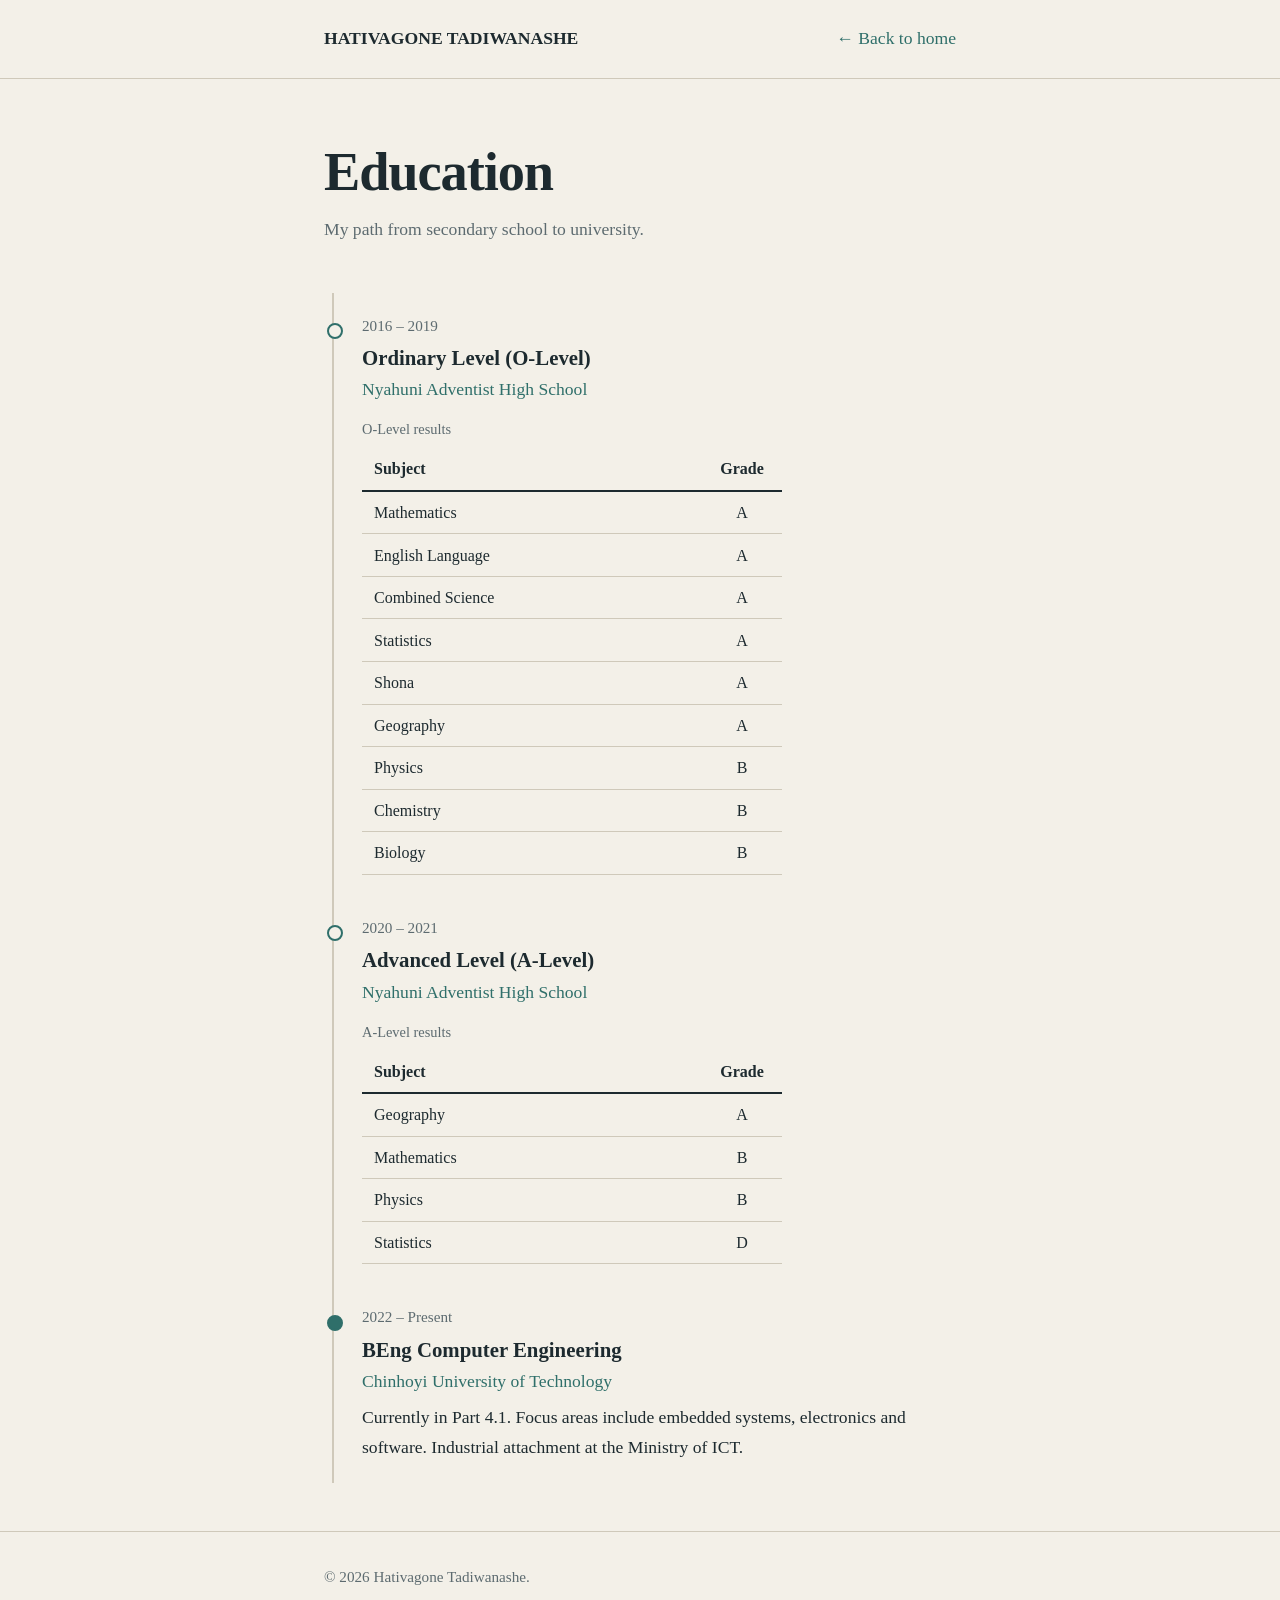
==== education.html @ 9ca4bb27 "Add files via upload" ====
<!DOCTYPE html>
<html lang="en">
<head>
  <meta charset="UTF-8">
  <meta name="viewport" content="width=device-width, initial-scale=1">
  <title>Education | Hativagone Tadiwanashe</title>
  <style>
    :root {
      --paper: #f3f0e8;
      --ink: #1d2a2f;
      --muted: #5d6b70;
      --accent: #2f6f6a;
      --line: #cfc9ba;
    }
    * { box-sizing: border-box; }
    body {
      margin: 0;
      background: var(--paper);
      color: var(--ink);
      font-family: Georgia, "Times New Roman", serif;
      font-size: 1.1rem;
      line-height: 1.7;
    }
    a { color: var(--accent); }
    a:focus-visible { outline: 3px solid var(--accent); outline-offset: 3px; }
    .wrap { max-width: 680px; margin: 0 auto; padding: 0 1.5rem; }

    nav { padding: 1.5rem 0; border-bottom: 1px solid var(--line); }
    nav .wrap { display: flex; justify-content: space-between; flex-wrap: wrap; gap: 1rem; }
    nav a { text-decoration: none; }

    header { padding: 4rem 0 2rem; }
    h1 { font-size: clamp(2.2rem, 7vw, 3.4rem); line-height: 1.1; margin: 0 0 0.75rem; letter-spacing: -0.02em; }
    .intro { color: var(--muted); margin: 0; }

    /* Timeline: the vertical line shows the order from secondary to university */
    .timeline { border-left: 2px solid var(--line); margin: 1rem 0 3rem 0.5rem; padding-left: 1.75rem; }
    .entry { position: relative; padding: 1.25rem 0; }
    .entry::before {
      content: ""; position: absolute; left: calc(-1.75rem - 7px); top: 1.9rem;
      width: 12px; height: 12px; border-radius: 50%;
      background: var(--paper); border: 2px solid var(--accent);
    }
    .entry.current::before { background: var(--accent); }
    .years { color: var(--muted); font-size: 0.95rem; margin: 0; }
    .entry h2 { font-size: 1.3rem; margin: 0.1rem 0 0; }
    .school { margin: 0; color: var(--accent); }
    .entry p.detail { margin: 0.4rem 0 0; }

    /* Results tables */
    .table-scroll { overflow-x: auto; margin-top: 0.75rem; }
    table.grades { border-collapse: collapse; width: 100%; max-width: 420px; font-size: 1rem; }
    .grades caption { text-align: left; color: var(--muted); font-size: 0.9rem; padding-bottom: 0.4rem; }
    .grades th, .grades td { text-align: left; padding: 0.45rem 0.75rem; border-bottom: 1px solid var(--line); }
    .grades thead th { border-bottom: 2px solid var(--ink); }
    .grades td:last-child, .grades th:last-child { text-align: center; width: 5rem; }

    footer { padding: 2rem 0 3rem; color: var(--muted); font-size: 0.95rem; border-top: 1px solid var(--line); }
  </style>
</head>
<body>

  <nav>
    <div class="wrap">
      <strong>HATIVAGONE TADIWANASHE</strong>
      <a href="index.html">&larr; Back to home</a>
    </div>
  </nav>

  <main class="wrap">
    <header>
      <h1>Education</h1>
      <p class="intro">My path from secondary school to university.</p>
    </header>

    <!-- EDIT: replace every school name, year and detail below with your real ones.
         To add another stage, copy one whole <div class="entry"> block and paste it. -->
    <div class="timeline">

      <div class="entry">
        <p class="years">2016 – 2019</p>
        <h2>Ordinary Level (O-Level)</h2>
        <p class="school">Nyahuni Adventist High School</p>
        <!-- EDIT: put your real subjects and grades. Copy a <tr> line to add a subject. -->
        <div class="table-scroll">
          <table class="grades">
            <caption>O-Level results</caption>
            <thead><tr><th scope="col">Subject</th><th scope="col">Grade</th></tr></thead>
            <tbody>
              <tr><td>Mathematics</td><td>A</td></tr>
              <tr><td>English Language</td><td>A</td></tr>
              <tr><td>Combined Science</td><td>A</td></tr>
              <tr><td>Statistics</td><td>A</td></tr>
              <tr><td>Shona</td><td>A</td></tr>
              <tr><td>Geography</td><td>A</td></tr>
              <tr><td>Physics</td><td>B</td></tr>
              <tr><td>Chemistry</td><td>B</td></tr>
              <tr><td>Biology</td><td>B</td></tr>
            </tbody>
          </table>
        </div>
      </div>

      <div class="entry">
        <p class="years">2020 – 2021</p>
        <h2>Advanced Level (A-Level)</h2>
        <p class="school">Nyahuni Adventist High School</p>
        <!-- EDIT: put your real subjects and grades. Copy a <tr> line to add a subject. -->
        <div class="table-scroll">
          <table class="grades">
            <caption>A-Level results</caption>
            <thead><tr><th scope="col">Subject</th><th scope="col">Grade</th></tr></thead>
            <tbody>
               <tr><td>Geography</td><td>A</td></tr>
              <tr><td>Mathematics</td><td>B</td></tr>
              <tr><td>Physics</td><td>B</td></tr>
               <tr><td>Statistics</td><td>D</td></tr>
             
            </tbody>
          </table>
        </div>
      </div>

      <div class="entry current">
        <p class="years">2022 – Present</p>
        <h2>BEng Computer Engineering</h2>
        <p class="school">Chinhoyi University of Technology</p>
        <p class="detail">Currently in Part 4.1. Focus areas include embedded systems, electronics and software. Industrial attachment at the Ministry of ICT.</p>
      </div>

    </div>
  </main>

  <footer>
    <div class="wrap">&copy; 2026 Hativagone Tadiwanashe.</div>
  </footer>

</body>
</html>
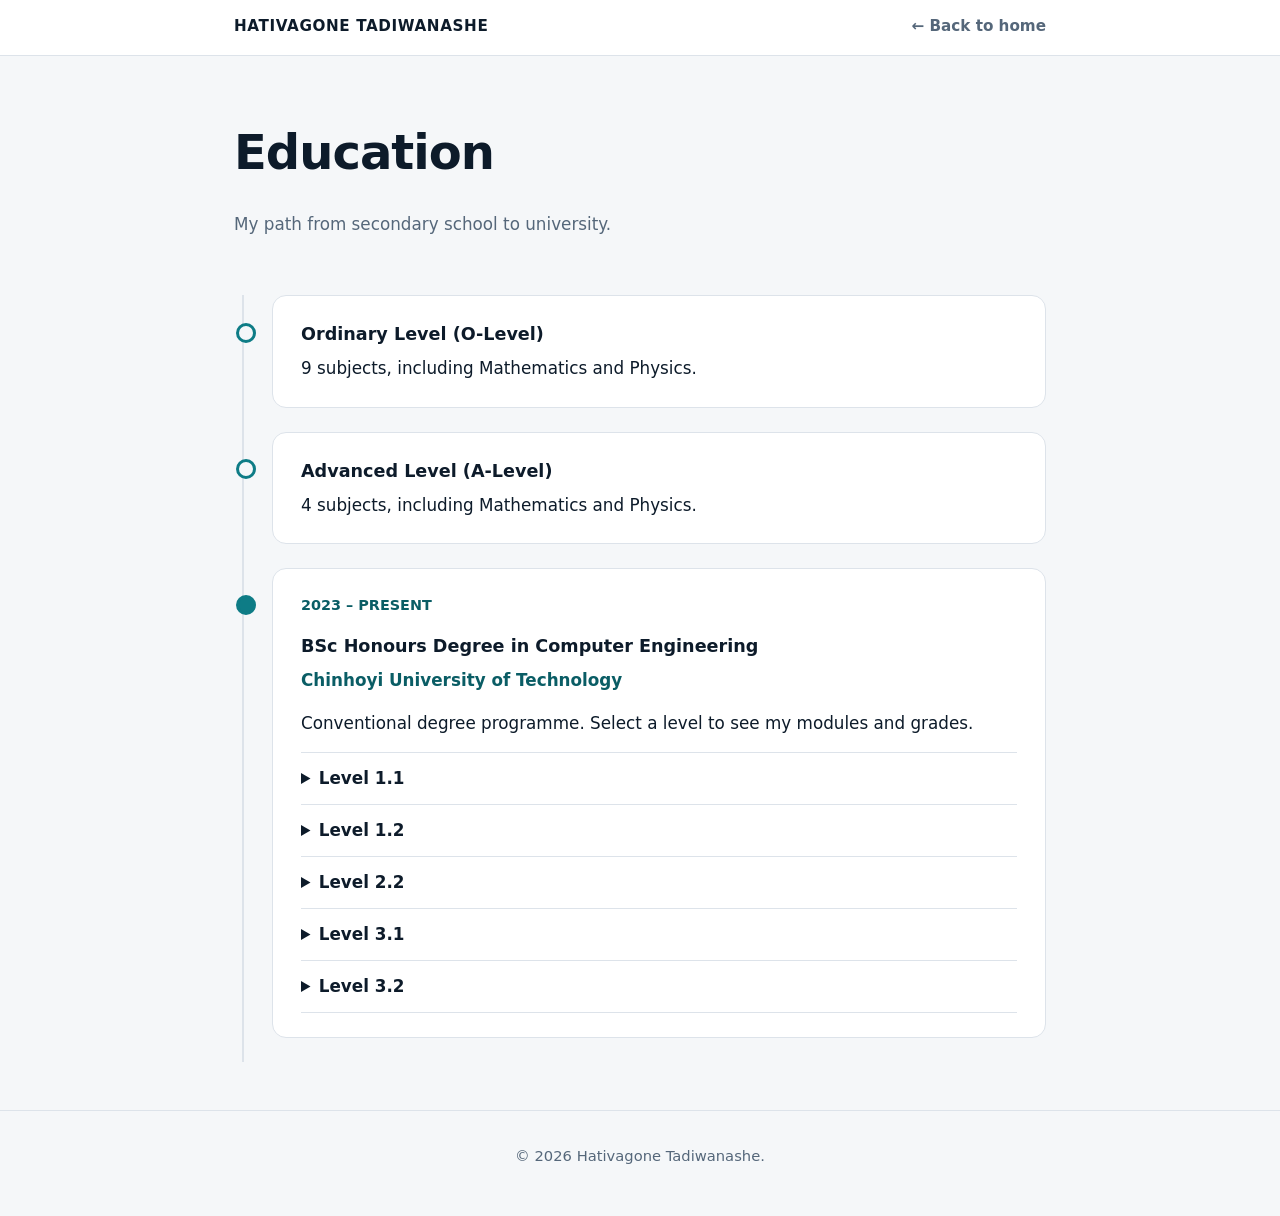
==== commit 42811af3: "Add files via upload" ====
--- a/education.html
+++ b/education.html
@@ -4,136 +4,117 @@
   <meta charset="UTF-8">
   <meta name="viewport" content="width=device-width, initial-scale=1">
   <title>Education | Hativagone Tadiwanashe</title>
-  <style>
-    :root {
-      --paper: #f3f0e8;
-      --ink: #1d2a2f;
-      --muted: #5d6b70;
-      --accent: #2f6f6a;
-      --line: #cfc9ba;
-    }
-    * { box-sizing: border-box; }
-    body {
-      margin: 0;
-      background: var(--paper);
-      color: var(--ink);
-      font-family: Georgia, "Times New Roman", serif;
-      font-size: 1.1rem;
-      line-height: 1.7;
-    }
-    a { color: var(--accent); }
-    a:focus-visible { outline: 3px solid var(--accent); outline-offset: 3px; }
-    .wrap { max-width: 680px; margin: 0 auto; padding: 0 1.5rem; }
-
-    nav { padding: 1.5rem 0; border-bottom: 1px solid var(--line); }
-    nav .wrap { display: flex; justify-content: space-between; flex-wrap: wrap; gap: 1rem; }
-    nav a { text-decoration: none; }
-
-    header { padding: 4rem 0 2rem; }
-    h1 { font-size: clamp(2.2rem, 7vw, 3.4rem); line-height: 1.1; margin: 0 0 0.75rem; letter-spacing: -0.02em; }
-    .intro { color: var(--muted); margin: 0; }
-
-    /* Timeline: the vertical line shows the order from secondary to university */
-    .timeline { border-left: 2px solid var(--line); margin: 1rem 0 3rem 0.5rem; padding-left: 1.75rem; }
-    .entry { position: relative; padding: 1.25rem 0; }
-    .entry::before {
-      content: ""; position: absolute; left: calc(-1.75rem - 7px); top: 1.9rem;
-      width: 12px; height: 12px; border-radius: 50%;
-      background: var(--paper); border: 2px solid var(--accent);
-    }
-    .entry.current::before { background: var(--accent); }
-    .years { color: var(--muted); font-size: 0.95rem; margin: 0; }
-    .entry h2 { font-size: 1.3rem; margin: 0.1rem 0 0; }
-    .school { margin: 0; color: var(--accent); }
-    .entry p.detail { margin: 0.4rem 0 0; }
-
-    /* Results tables */
-    .table-scroll { overflow-x: auto; margin-top: 0.75rem; }
-    table.grades { border-collapse: collapse; width: 100%; max-width: 420px; font-size: 1rem; }
-    .grades caption { text-align: left; color: var(--muted); font-size: 0.9rem; padding-bottom: 0.4rem; }
-    .grades th, .grades td { text-align: left; padding: 0.45rem 0.75rem; border-bottom: 1px solid var(--line); }
-    .grades thead th { border-bottom: 2px solid var(--ink); }
-    .grades td:last-child, .grades th:last-child { text-align: center; width: 5rem; }
-
-    footer { padding: 2rem 0 3rem; color: var(--muted); font-size: 0.95rem; border-top: 1px solid var(--line); }
-  </style>
+  <link rel="stylesheet" href="style.css">
 </head>
 <body>
-
-  <nav>
-    <div class="wrap">
-      <strong>HATIVAGONE TADIWANASHE</strong>
-      <a href="index.html">&larr; Back to home</a>
+  <header class="topbar">
+    <div class="wrap"><span class="brand">HATIVAGONE TADIWANASHE</span><nav><a href="index.html">&larr; Back to home</a></nav></div>
+  </header>
+  <main class="wrap">
+    <div class="page-title">
+      <h1>Education</h1>
+      <p class="muted">My path from secondary school to university.</p>
     </div>
-  </nav>
-
-  <main class="wrap">
-    <header>
-      <h1>Education</h1>
-      <p class="intro">My path from secondary school to university.</p>
-    </header>
-
-    <!-- EDIT: replace every school name, year and detail below with your real ones.
-         To add another stage, copy one whole <div class="entry"> block and paste it. -->
     <div class="timeline">
-
       <div class="entry">
-        <p class="years">2016 – 2019</p>
-        <h2>Ordinary Level (O-Level)</h2>
-        <p class="school">Nyahuni Adventist High School</p>
-        <!-- EDIT: put your real subjects and grades. Copy a <tr> line to add a subject. -->
-        <div class="table-scroll">
-          <table class="grades">
-            <caption>O-Level results</caption>
-            <thead><tr><th scope="col">Subject</th><th scope="col">Grade</th></tr></thead>
-            <tbody>
-              <tr><td>Mathematics</td><td>A</td></tr>
-              <tr><td>English Language</td><td>A</td></tr>
-              <tr><td>Combined Science</td><td>A</td></tr>
-              <tr><td>Statistics</td><td>A</td></tr>
-              <tr><td>Shona</td><td>A</td></tr>
-              <tr><td>Geography</td><td>A</td></tr>
-              <tr><td>Physics</td><td>B</td></tr>
-              <tr><td>Chemistry</td><td>B</td></tr>
-              <tr><td>Biology</td><td>B</td></tr>
-            </tbody>
-          </table>
+        <div class="card">
+          <h3>Ordinary Level (O-Level)</h3>
+          <!-- EDIT: add your school name, years and grades -->
+          <p>9 subjects, including Mathematics and Physics.</p>
         </div>
       </div>
-
       <div class="entry">
-        <p class="years">2020 – 2021</p>
-        <h2>Advanced Level (A-Level)</h2>
-        <p class="school">Nyahuni Adventist High School</p>
-        <!-- EDIT: put your real subjects and grades. Copy a <tr> line to add a subject. -->
-        <div class="table-scroll">
-          <table class="grades">
-            <caption>A-Level results</caption>
-            <thead><tr><th scope="col">Subject</th><th scope="col">Grade</th></tr></thead>
-            <tbody>
-               <tr><td>Geography</td><td>A</td></tr>
-              <tr><td>Mathematics</td><td>B</td></tr>
-              <tr><td>Physics</td><td>B</td></tr>
-               <tr><td>Statistics</td><td>D</td></tr>
-             
-            </tbody>
-          </table>
+        <div class="card">
+          <h3>Advanced Level (A-Level)</h3>
+          <!-- EDIT: add your school name, years and grades -->
+          <p>4 subjects, including Mathematics and Physics.</p>
         </div>
       </div>
-
       <div class="entry current">
-        <p class="years">2022 – Present</p>
-        <h2>BEng Computer Engineering</h2>
-        <p class="school">Chinhoyi University of Technology</p>
-        <p class="detail">Currently in Part 4.1. Focus areas include embedded systems, electronics and software. Industrial attachment at the Ministry of ICT.</p>
+        <div class="card">
+          <p class="years">2023 &ndash; PRESENT</p>
+          <h3>BSc Honours Degree in Computer Engineering</h3>
+          <p class="school">Chinhoyi University of Technology</p>
+          <p>Conventional degree programme. Select a level to see my modules and grades.</p>
+        <details>
+          <summary>Level 1.1</summary>
+          <div class="table-scroll">
+            <table class="grades">
+              <caption>Level 1.1 modules and grades</caption>
+              <thead><tr><th scope="col">Module</th><th scope="col">Grade</th></tr></thead>
+              <tbody>
+              <tr><td>Communication and Information Technology</td><td>A</td></tr>
+              <tr><td>Single Variable Calculus</td><td>B</td></tr>
+              <tr><td>Engineering Drawing</td><td>C</td></tr>
+              <tr><td>Engineering Physics</td><td>B</td></tr>
+              </tbody>
+            </table>
+          </div>
+        </details>
+        <details>
+          <summary>Level 1.2</summary>
+          <div class="table-scroll">
+            <table class="grades">
+              <caption>Level 1.2 modules and grades</caption>
+              <thead><tr><th scope="col">Module</th><th scope="col">Grade</th></tr></thead>
+              <tbody>
+              <tr><td>Discrete Mathematics</td><td>B</td></tr>
+              <tr><td>Computer Organization and Architecture</td><td>C</td></tr>
+              <tr><td>Multi-Variable Calculus</td><td>C</td></tr>
+              <tr><td>Introduction to Manufacturing Processes</td><td>B</td></tr>
+              </tbody>
+            </table>
+          </div>
+        </details>
+        <details>
+          <summary>Level 2.2</summary>
+          <div class="table-scroll">
+            <table class="grades">
+              <caption>Level 2.2 modules and grades</caption>
+              <thead><tr><th scope="col">Module</th><th scope="col">Grade</th></tr></thead>
+              <tbody>
+              <tr><td>Fundamentals of Engineering, Electromagnetics and Semi-Conductor Devices</td><td>B</td></tr>
+              <tr><td>Digital Electronics and Logic Design</td><td>C</td></tr>
+              <tr><td>Engineering Numerical Analysis and Modelling</td><td>C</td></tr>
+              <tr><td>Engineering Design Principles</td><td>A</td></tr>
+              </tbody>
+            </table>
+          </div>
+        </details>
+        <details>
+          <summary>Level 3.1</summary>
+          <div class="table-scroll">
+            <table class="grades">
+              <caption>Level 3.1 modules and grades</caption>
+              <thead><tr><th scope="col">Module</th><th scope="col">Grade</th></tr></thead>
+              <tbody>
+              <tr><td>Microprocessors and Microcontrollers Interfacing</td><td>C</td></tr>
+              <tr><td>Object Oriented Programming</td><td>B</td></tr>
+              <tr><td>Data Communications and Networks</td><td>A</td></tr>
+              <tr><td>Instrumentation and Embedded Control</td><td>B</td></tr>
+              </tbody>
+            </table>
+          </div>
+        </details>
+        <details>
+          <summary>Level 3.2</summary>
+          <div class="table-scroll">
+            <table class="grades">
+              <caption>Level 3.2 modules and grades</caption>
+              <thead><tr><th scope="col">Module</th><th scope="col">Grade</th></tr></thead>
+              <tbody>
+              <tr><td>Functional Programming</td><td>C</td></tr>
+              <tr><td>Embedded Systems Engineering</td><td>B</td></tr>
+              <tr><td>Technopreneurship</td><td>B</td></tr>
+              <tr><td>Engineering Research Methods and Statistics</td><td>C</td></tr>
+              </tbody>
+            </table>
+          </div>
+        </details>
+        </div>
       </div>
-
     </div>
   </main>
-
-  <footer>
-    <div class="wrap">&copy; 2026 Hativagone Tadiwanashe.</div>
-  </footer>
-
+  <footer>&copy; 2026 Hativagone Tadiwanashe.</footer>
 </body>
 </html>
--- a/style.css
+++ b/style.css
@@ -0,0 +1,79 @@
+/* Shared styles for every page. Colours live in :root, so you can change the whole look in one place. */
+:root {
+  --bg: #f5f7f9; --card: #ffffff; --ink: #0d1b2a; --muted: #55677a;
+  --accent: #0e7c86; --accent-dark: #0a5d65; --line: #dde3ea; --glow: #e3f3f4;
+}
+@media (prefers-color-scheme: dark) {
+  :root { --bg: #0b1520; --card: #121f2e; --ink: #e8eef4; --muted: #9fb0c1;
+          --accent: #4cc3cd; --accent-dark: #7fd9e0; --line: #223348; --glow: #14303a; }
+}
+* { box-sizing: border-box; }
+html { scroll-behavior: smooth; scroll-padding-top: 5rem; }
+body { margin: 0; background: var(--bg); color: var(--ink); line-height: 1.7; font-size: 1.05rem;
+  font-family: "Segoe UI", system-ui, -apple-system, Roboto, Arial, sans-serif; }
+a { color: var(--accent-dark); }
+a:focus-visible, summary:focus-visible { outline: 3px solid var(--accent); outline-offset: 3px; border-radius: 4px; }
+.wrap { max-width: 860px; margin: 0 auto; padding: 0 1.5rem; }
+
+/* Top bar */
+.topbar { position: sticky; top: 0; z-index: 10; background: var(--card); border-bottom: 1px solid var(--line); }
+.topbar .wrap { display: flex; justify-content: space-between; align-items: center; flex-wrap: wrap; gap: .5rem 1.5rem; padding-top: .9rem; padding-bottom: .9rem; }
+.brand { font-weight: 800; letter-spacing: .04em; font-size: .95rem; }
+.topbar nav { display: flex; gap: 1.25rem; flex-wrap: wrap; }
+.topbar nav a { text-decoration: none; color: var(--muted); font-weight: 600; font-size: .95rem; }
+.topbar nav a:hover { color: var(--accent); }
+
+/* Hero */
+.hero { padding: 4.5rem 0 3rem; display: grid; grid-template-columns: 1fr 220px; gap: 2.5rem; align-items: center; }
+.badge { display: inline-block; background: var(--glow); color: var(--accent-dark); font-weight: 700; font-size: .85rem; padding: .25rem .8rem; border-radius: 999px; margin-bottom: 1rem; }
+.hero h1 { font-size: clamp(2.3rem, 6vw, 3.6rem); line-height: 1.05; margin: 0 0 1rem; letter-spacing: -.03em; }
+.hero h1 span { color: var(--accent); }
+.tagline { color: var(--muted); font-size: 1.2rem; margin: 0 0 1.75rem; max-width: 34rem; }
+.btns { display: flex; gap: .8rem; flex-wrap: wrap; }
+.btn { display: inline-block; background: var(--accent); color: #fff; padding: .7rem 1.4rem; border-radius: 8px; text-decoration: none; font-weight: 700; border: 2px solid var(--accent); }
+.btn:hover { background: var(--accent-dark); border-color: var(--accent-dark); }
+.btn.ghost { background: transparent; color: var(--accent-dark); }
+.btn.ghost:hover { background: var(--glow); }
+.avatar { position: relative; width: 220px; height: 220px; border-radius: 50%; border: 5px solid var(--card);
+  box-shadow: 0 0 0 3px var(--accent), 0 18px 40px rgba(13,27,42,.18); overflow: hidden; background: var(--glow);
+  display: grid; place-items: center; font-size: 4rem; font-weight: 800; color: var(--accent); justify-self: center; }
+.avatar img { position: absolute; inset: 0; width: 100%; height: 100%; object-fit: cover; }
+
+/* Sections */
+section { padding: 1.25rem 0; }
+h2 { font-size: 1.5rem; margin: 0 0 1rem; letter-spacing: -.01em; }
+h2::before { content: ""; display: inline-block; width: 6px; height: 1.1em; background: var(--accent); border-radius: 3px; margin-right: .6rem; vertical-align: -.15em; }
+.card { background: var(--card); border: 1px solid var(--line); border-radius: 14px; padding: 1.5rem 1.75rem; }
+.card p { margin: 0 0 .9rem; } .card p:last-child { margin: 0; }
+.grid2 { display: grid; grid-template-columns: repeat(auto-fit, minmax(240px, 1fr)); gap: 1rem; }
+.card h3 { margin: 0 0 .25rem; font-size: 1.1rem; }
+.muted { color: var(--muted); }
+.chips { list-style: none; padding: 0; margin: 0; display: flex; flex-wrap: wrap; gap: .6rem; }
+.chips li { background: var(--card); border: 1px solid var(--line); padding: .35rem .95rem; border-radius: 999px; font-size: .97rem; font-weight: 600; }
+
+footer { margin-top: 3rem; padding: 2rem 0 3rem; text-align: center; color: var(--muted); font-size: .92rem; border-top: 1px solid var(--line); }
+
+/* Education page */
+.page-title { padding: 3.5rem 0 1.5rem; }
+.page-title h1 { font-size: clamp(2.1rem, 6vw, 3rem); margin: 0 0 .5rem; letter-spacing: -.02em; }
+.timeline { border-left: 2px solid var(--line); margin: 1rem 0 0 .5rem; padding-left: 1.75rem; }
+.entry { position: relative; padding-bottom: 1.5rem; }
+.entry::before { content: ""; position: absolute; left: calc(-1.75rem - 8px); top: 1.7rem; width: 14px; height: 14px; border-radius: 50%; background: var(--bg); border: 3px solid var(--accent); }
+.entry.current::before { background: var(--accent); }
+.years { color: var(--accent-dark); font-weight: 700; font-size: .9rem; margin: 0 0 .2rem; }
+.school { color: var(--accent-dark); margin: 0 0 .5rem; font-weight: 600; }
+details { border-top: 1px solid var(--line); padding: .7rem 0; }
+details:last-of-type { border-bottom: 1px solid var(--line); }
+summary { cursor: pointer; font-weight: 700; }
+.table-scroll { overflow-x: auto; margin-top: .75rem; }
+table.grades { border-collapse: collapse; width: 100%; font-size: .98rem; }
+.grades caption { text-align: left; color: var(--muted); font-size: .88rem; padding-bottom: .4rem; }
+.grades th, .grades td { text-align: left; padding: .5rem .75rem; border-bottom: 1px solid var(--line); }
+.grades thead th { border-bottom: 2px solid var(--accent); }
+.grades td:last-child, .grades th:last-child { text-align: center; width: 5rem; font-weight: 700; }
+
+@media (max-width: 680px) {
+  .hero { grid-template-columns: 1fr; padding-top: 2.5rem; text-align: center; }
+  .avatar { order: -1; width: 170px; height: 170px; font-size: 3rem; }
+  .tagline { margin-left: auto; margin-right: auto; } .btns { justify-content: center; }
+}
